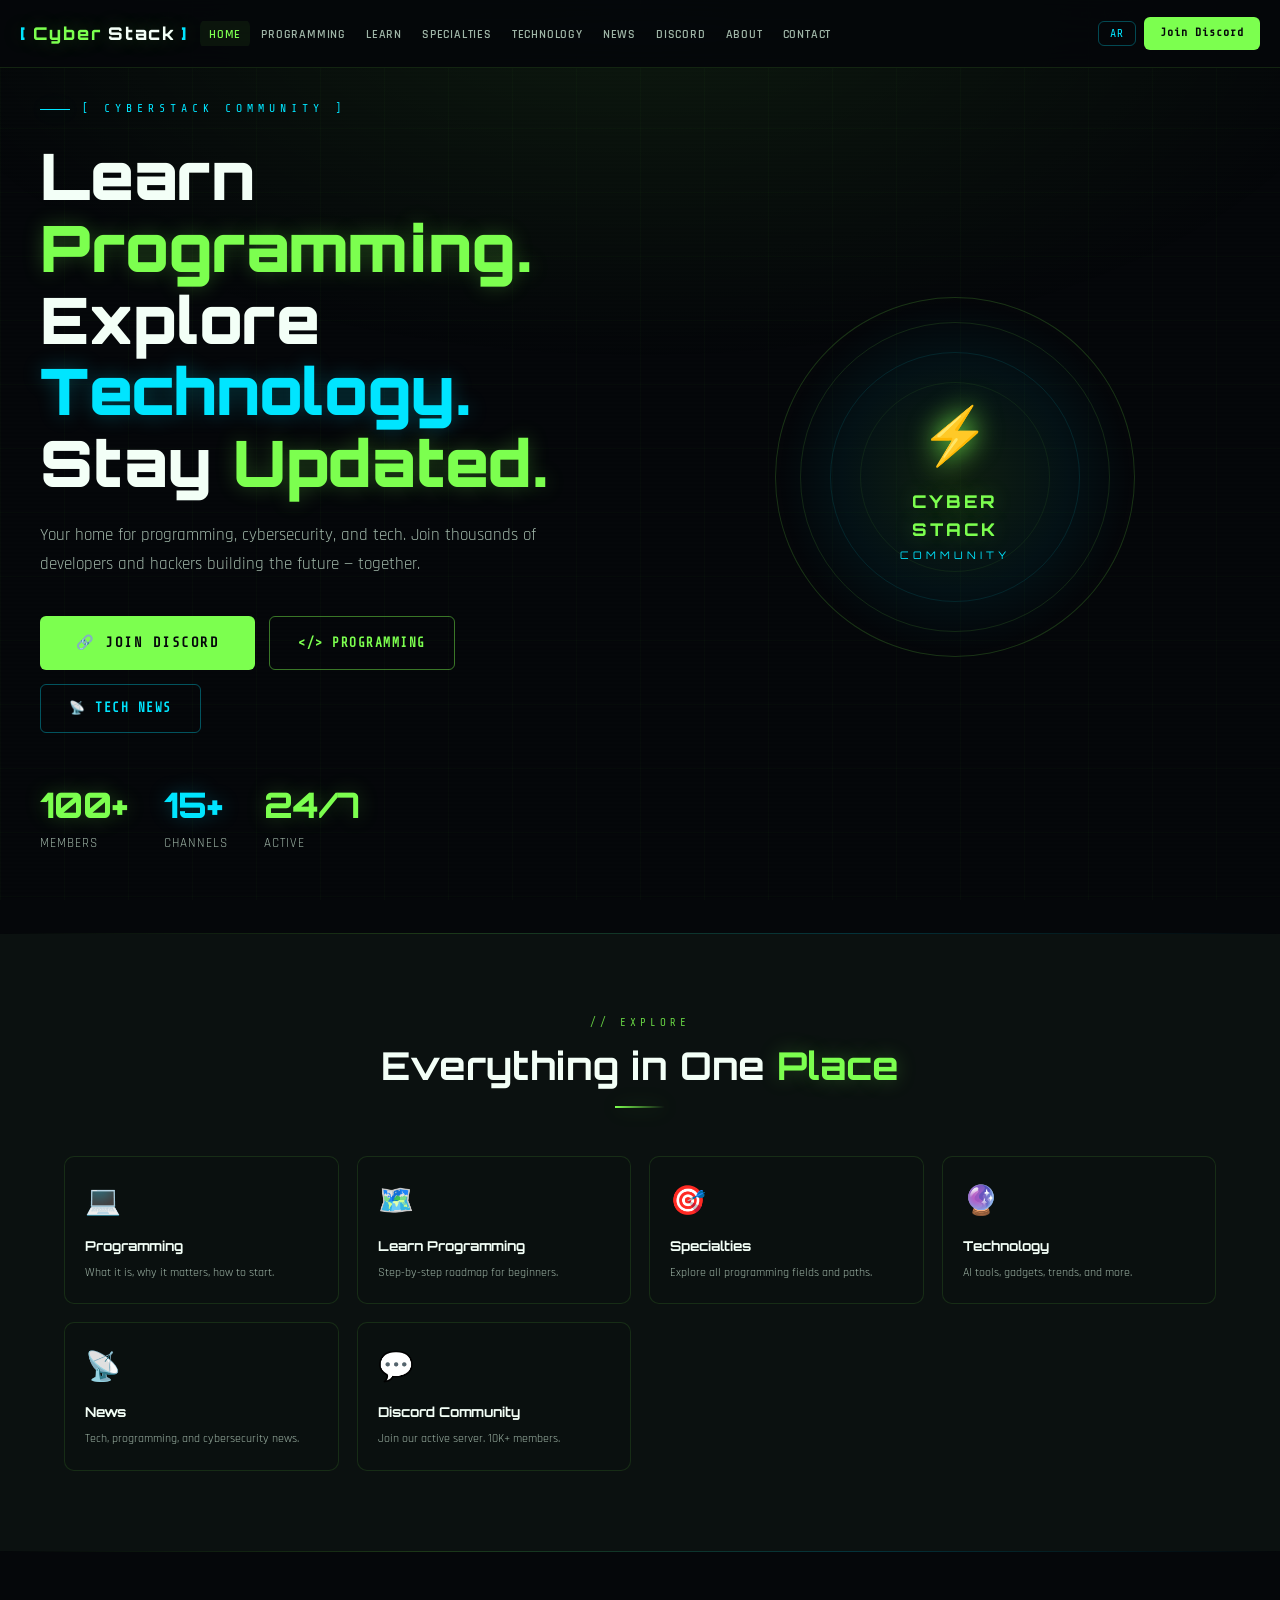
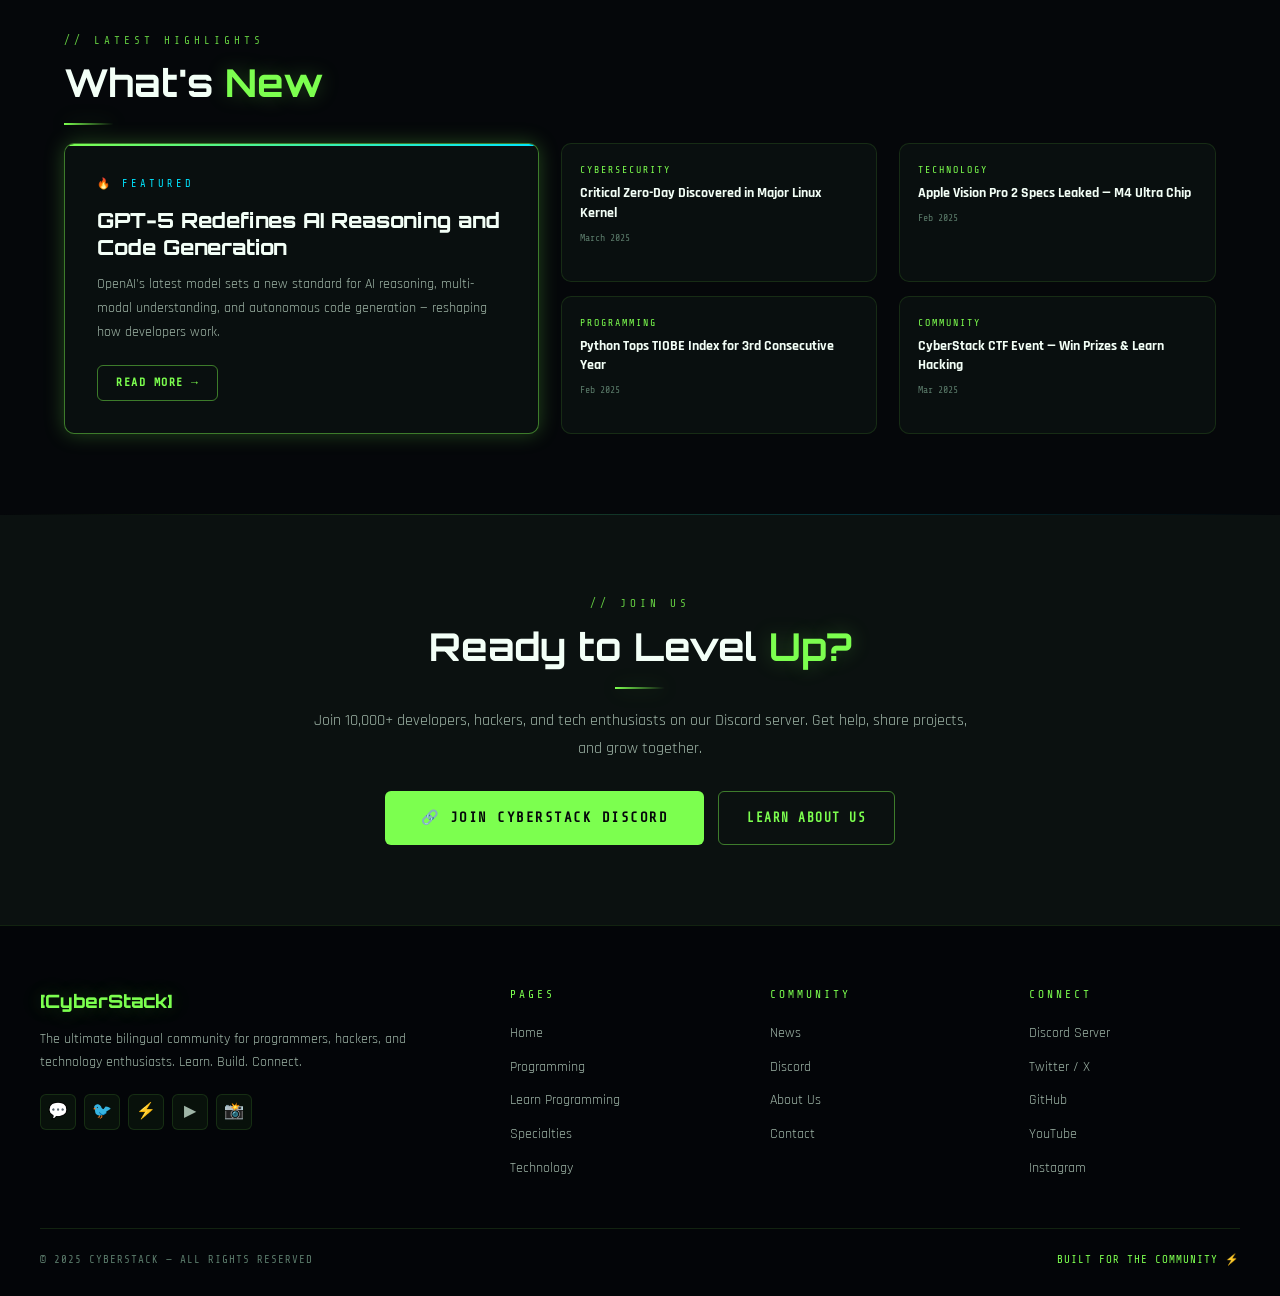
==== index.html @ ae9faf01 "Add files via upload" ====
<!DOCTYPE html>
<html lang="en" dir="ltr">
<head>
<meta charset="UTF-8">
<meta name="viewport" content="width=device-width, initial-scale=1.0">
<title>CyberStack — Learn. Build. Connect.</title>
<link rel="stylesheet" href="css/main.css">
<style>
/* ── HOME SPECIFIC ── */
.hero {
  min-height: 100vh;
  display: flex; align-items: center;
  padding: 100px 24px 80px;
  background: radial-gradient(ellipse 90% 60% at 50% 0%, rgba(124,255,79,0.08) 0%, transparent 65%);
  position: relative; overflow: hidden;
}

.hero-inner {
  max-width: 1200px; margin: 0 auto; width: 100%;
  display: grid; grid-template-columns: 1fr 1fr; gap: 60px; align-items: center;
}

.hero-tag {
  font-family: 'Share Tech Mono', monospace;
  font-size: 0.72rem; letter-spacing: 5px; text-transform: uppercase;
  color: var(--cyan); margin-bottom: 22px;
  display: flex; align-items: center; gap: 12px;
}

.hero-tag::before {
  content: ''; width: 30px; height: 1px;
  background: var(--cyan); box-shadow: var(--glow-cyan);
}

body.ar .hero-tag { flex-direction: row-reverse; }
body.ar .hero-tag::before { display: none; }
body.ar .hero-tag::after { content: ''; width: 30px; height: 1px; background: var(--cyan); }

.hero h1 {
  font-family: 'Orbitron', monospace;
  font-size: clamp(2.3rem, 5vw, 4rem);
  font-weight: 900; line-height: 1.12;
  margin-bottom: 22px;
}

.hero-desc {
  font-size: 1.05rem; color: var(--muted);
  line-height: 1.75; margin-bottom: 36px; max-width: 500px;
}

.hero-btns { display: flex; gap: 14px; flex-wrap: wrap; }

.hero-stats {
  display: flex; gap: 36px; margin-top: 44px; flex-wrap: wrap;
}

/* ORB */
.orb-wrap {
  display: flex; align-items: center; justify-content: center;
}

.orb {
  width: 360px; height: 360px; border-radius: 50%; position: relative;
  display: flex; align-items: center; justify-content: center;
  background: radial-gradient(circle, rgba(124,255,79,0.1) 0%, rgba(0,229,255,0.05) 45%, transparent 70%);
  border: 1px solid rgba(124,255,79,0.18);
  animation: orb-pulse 4s ease-in-out infinite;
}

@keyframes orb-pulse {
  0%,100%{ box-shadow: 0 0 40px rgba(124,255,79,0.12), inset 0 0 40px rgba(124,255,79,0.04); }
  50%{ box-shadow: 0 0 80px rgba(124,255,79,0.25), inset 0 0 60px rgba(124,255,79,0.08); }
}

.orb-ring {
  position: absolute; border-radius: 50%; border-style: solid;
  animation: spin linear infinite;
}
.orb-ring:nth-child(1){ width:310px;height:310px;border-width:1px;border-color:rgba(124,255,79,0.12);animation-duration:22s; }
.orb-ring:nth-child(2){ width:250px;height:250px;border-width:1px;border-color:rgba(0,229,255,0.1);animation-duration:16s;animation-direction:reverse; }
.orb-ring:nth-child(3){ width:190px;height:190px;border-width:1px;border-color:rgba(124,255,79,0.07);animation-duration:28s; }

@keyframes spin { from{transform:rotate(0)} to{transform:rotate(360deg)} }

.orb-core {
  font-family: 'Orbitron', monospace;
  text-align: center; z-index: 2; color: var(--green);
}

.orb-icon { font-size: 3.5rem; display: block; margin-bottom: 8px; filter: drop-shadow(0 0 14px var(--green)); }
.orb-text { font-size: 1.1rem; font-weight: 800; letter-spacing: 3px; text-shadow: var(--glow); }
.orb-sub { font-size: 0.65rem; color: var(--cyan); letter-spacing: 4px; margin-top: 4px; }

/* NAV CARDS */
.nav-cards {
  display: grid; grid-template-columns: repeat(auto-fill, minmax(220px, 1fr));
  gap: 18px; margin-top: 48px;
}

.nav-card {
  background: var(--card); border: 1px solid var(--border);
  border-radius: var(--radius-lg); padding: 22px 20px;
  text-decoration: none; color: inherit;
  transition: all 0.3s; display: block; position: relative; overflow: hidden;
}

.nav-card::before {
  content: ''; position: absolute;
  bottom: 0; left: 0; right: 0; height: 2px;
  background: linear-gradient(90deg, var(--green), var(--cyan));
  opacity: 0; transition: opacity 0.3s;
}

.nav-card:hover { border-color: var(--border-bright); box-shadow: var(--glow); transform: translateY(-4px); }
.nav-card:hover::before { opacity: 1; }
.nav-card-icon { font-size: 1.8rem; margin-bottom: 10px; display: block; }
.nav-card-title { font-family: 'Orbitron', monospace; font-size: 0.85rem; font-weight: 700; color: var(--white); margin-bottom: 6px; }
.nav-card-desc { font-size: 0.78rem; color: var(--muted); line-height: 1.5; }
.nav-card-arrow { position: absolute; top: 18px; right: 18px; color: var(--green); font-size: 1rem; opacity: 0; transition: all 0.25s; }
body.ar .nav-card-arrow { right: auto; left: 18px; }
.nav-card:hover .nav-card-arrow { opacity: 1; transform: translateX(3px); }
body.ar .nav-card:hover .nav-card-arrow { transform: translateX(-3px); }

/* HIGHLIGHTS */
.highlight-row {
  display: grid; grid-template-columns: 1.5fr 1fr 1fr; gap: 22px;
}

.hl-main {
  background: var(--card); border: 1px solid var(--border-bright);
  border-radius: var(--radius-lg); padding: 32px;
  box-shadow: var(--glow); position: relative; overflow: hidden;
}

.hl-main::before {
  content: ''; position: absolute;
  top: 0; left: 0; right: 0; height: 2px;
  background: linear-gradient(90deg, var(--green), var(--cyan));
}

.hl-main-label { font-family: 'Share Tech Mono', monospace; font-size: 0.65rem; letter-spacing: 3px; color: var(--cyan); margin-bottom: 14px; }
.hl-main-title { font-family: 'Orbitron', monospace; font-size: 1.3rem; font-weight: 800; color: var(--white); line-height: 1.3; margin-bottom: 12px; }
.hl-main-desc { font-size: 0.88rem; color: var(--muted); line-height: 1.7; margin-bottom: 20px; }

.hl-side {
  display: flex; flex-direction: column; gap: 14px;
}

.hl-item {
  background: var(--card); border: 1px solid var(--border);
  border-radius: var(--radius-lg); padding: 18px;
  text-decoration: none; color: inherit;
  transition: all 0.3s; flex: 1;
}
.hl-item:hover { border-color: var(--border-bright); box-shadow: var(--glow); transform: translateX(4px); }
body.ar .hl-item:hover { transform: translateX(-4px); }
.hl-item-cat { font-family: 'Share Tech Mono', monospace; font-size: 0.62rem; letter-spacing: 2px; color: var(--green); margin-bottom: 6px; }
.hl-item-title { font-size: 0.88rem; font-weight: 700; color: var(--white); line-height: 1.4; }
.hl-item-date { font-family: 'Share Tech Mono', monospace; font-size: 0.62rem; color: var(--dim); margin-top: 6px; }

@media(max-width:900px){
  .hero-inner { grid-template-columns: 1fr; }
  .orb-wrap { display: none; }
  .highlight-row { grid-template-columns: 1fr; }
  .hl-side { flex-direction: row; }
}
@media(max-width:580px){ .hl-side { flex-direction: column; } }
</style>
</head>
<body>
<div id="nav-placeholder"></div>
<div class="page-content">

<!-- HERO -->
<section class="hero">
  <div class="hero-inner">
    <div class="fade-up">
      <div class="hero-tag" data-en="[ CYBERSTACK COMMUNITY ]" data-ar="[ مجتمع سايبرستاك ]">[ CYBERSTACK COMMUNITY ]</div>
      <h1>
        <span class="en-only">Learn <span class="hl">Programming.</span><br>Explore <span class="hl-c">Technology.</span><br>Stay <span class="hl">Updated.</span></span>
        <span class="ar-only" style="display:none">تعلّم <span class="hl">البرمجة.</span><br>اكتشف <span class="hl-c">التقنية.</span><br>وابقَ <span class="hl">على اطلاع.</span></span>
      </h1>
      <p class="hero-desc en-only">Your home for programming, cybersecurity, and tech. Join thousands of developers and hackers building the future — together.</p>
      <p class="hero-desc ar-only" style="display:none">وجهتك للبرمجة والأمن السيبراني والتقنية. انضم إلى آلاف المطورين والهاكرز الذين يبنون المستقبل معًا.</p>
      <div class="hero-btns">
        <a href="discord.html" class="btn btn-primary btn-lg" data-en="🔗 Join Discord" data-ar="🔗 انضم إلى الديسكورد">🔗 Join Discord</a>
        <a href="programming.html" class="btn btn-outline" data-en="&lt;/&gt; Programming" data-ar="&lt;/&gt; البرمجة">&lt;/&gt; Programming</a>
        <a href="news.html" class="btn btn-cyan" data-en="📡 Tech News" data-ar="📡 أخبار التقنية">📡 Tech News</a>
      </div>
      <div class="hero-stats">
        <div class="stat"><div class="stat-num pulse-glow">100+</div><div class="stat-label en-only">Members</div><div class="stat-label ar-only" style="display:none">عضو</div></div>
        <div class="stat"><div class="stat-num pulse-glow" style="color:var(--cyan);text-shadow:var(--glow-cyan)">15+</div><div class="stat-label en-only">Channels</div><div class="stat-label ar-only" style="display:none">قناة</div></div>
        <div class="stat"><div class="stat-num pulse-glow">24/7</div><div class="stat-label en-only">Active</div><div class="stat-label ar-only" style="display:none">نشط</div></div>
      </div>
    </div>
    <div class="orb-wrap fade-up" style="transition-delay:0.15s">
      <div class="orb">
        <div class="orb-ring"></div>
        <div class="orb-ring"></div>
        <div class="orb-ring"></div>
        <div class="orb-core">
          <span class="orb-icon">⚡</span>
          <div class="orb-text">CYBER<br>STACK</div>
          <div class="orb-sub">COMMUNITY</div>
        </div>
      </div>
    </div>
  </div>
</section>

<div class="accent-bar"></div>

<!-- QUICK NAV CARDS -->
<section class="section" style="background:var(--bg2)">
  <div class="container">
    <div class="fade-up centered">
      <span class="tag-label" data-en="// EXPLORE" data-ar="// استكشف">// EXPLORE</span>
      <h2 class="section-title"><span class="en-only">Everything in One <span class="hl">Place</span></span><span class="ar-only" style="display:none">كل شيء في مكان <span class="hl">واحد</span></span></h2>
      <div class="neon-divider"></div>
    </div>
    <div class="nav-cards fade-up">
      <a href="programming.html" class="nav-card">
        <span class="nav-card-icon">💻</span>
        <div class="nav-card-title" data-en="Programming" data-ar="البرمجة">Programming</div>
        <div class="nav-card-desc" data-en="What it is, why it matters, how to start." data-ar="ما هي البرمجة، ولماذا تهمك، وكيف تبدأ.">What it is, why it matters, how to start.</div>
        <span class="nav-card-arrow">→</span>
      </a>
      <a href="learn.html" class="nav-card">
        <span class="nav-card-icon">🗺️</span>
        <div class="nav-card-title" data-en="Learn Programming" data-ar="تعلم البرمجة">Learn Programming</div>
        <div class="nav-card-desc" data-en="Step-by-step roadmap for beginners." data-ar="خارطة طريق خطوة بخطوة للمبتدئين.">Step-by-step roadmap for beginners.</div>
        <span class="nav-card-arrow">→</span>
      </a>
      <a href="specialties.html" class="nav-card">
        <span class="nav-card-icon">🎯</span>
        <div class="nav-card-title" data-en="Specialties" data-ar="التخصصات">Specialties</div>
        <div class="nav-card-desc" data-en="Explore all programming fields and paths." data-ar="استكشف جميع مجالات البرمجة ومساراتها.">Explore all programming fields and paths.</div>
        <span class="nav-card-arrow">→</span>
      </a>
      <a href="technology.html" class="nav-card">
        <span class="nav-card-icon">🔮</span>
        <div class="nav-card-title" data-en="Technology" data-ar="التقنية">Technology</div>
        <div class="nav-card-desc" data-en="AI tools, gadgets, trends, and more." data-ar="أدوات الذكاء الاصطناعي، الأجهزة، الاتجاهات وأكثر.">AI tools, gadgets, trends, and more.</div>
        <span class="nav-card-arrow">→</span>
      </a>
      <a href="news.html" class="nav-card">
        <span class="nav-card-icon">📡</span>
        <div class="nav-card-title" data-en="News" data-ar="الأخبار">News</div>
        <div class="nav-card-desc" data-en="Tech, programming, and cybersecurity news." data-ar="أخبار التقنية والبرمجة والأمن السيبراني.">Tech, programming, and cybersecurity news.</div>
        <span class="nav-card-arrow">→</span>
      </a>
      <a href="discord.html" class="nav-card">
        <span class="nav-card-icon">💬</span>
        <div class="nav-card-title" data-en="Discord Community" data-ar="مجتمع الديسكورد">Discord Community</div>
        <div class="nav-card-desc" data-en="Join our active server. 10K+ members." data-ar="انضم إلى سيرفرنا النشط. أكثر من 10,000 عضو.">Join our active server. 10K+ members.</div>
        <span class="nav-card-arrow">→</span>
      </a>
    </div>
  </div>
</section>

<div class="accent-bar"></div>

<!-- HIGHLIGHTS -->
<section class="section">
  <div class="container">
    <div class="fade-up">
      <span class="tag-label" data-en="// LATEST HIGHLIGHTS" data-ar="// أبرز الأحداث">// LATEST HIGHLIGHTS</span>
      <h2 class="section-title"><span class="en-only">What's <span class="hl">New</span></span><span class="ar-only" style="display:none">ما الذي <span class="hl">جديد</span></span></h2>
      <div class="neon-divider"></div>
    </div>
    <div class="highlight-row fade-up">
      <div class="hl-main">
        <div class="hl-main-label" data-en="🔥 FEATURED" data-ar="🔥 مميز">🔥 FEATURED</div>
        <div class="hl-main-title en-only">GPT-5 Redefines AI Reasoning and Code Generation</div>
        <div class="hl-main-title ar-only" style="display:none">GPT-5 يُعيد تعريف استدلال الذكاء الاصطناعي وتوليد الكود</div>
        <div class="hl-main-desc en-only">OpenAI's latest model sets a new standard for AI reasoning, multi-modal understanding, and autonomous code generation — reshaping how developers work.</div>
        <div class="hl-main-desc ar-only" style="display:none">أحدث نماذج OpenAI يضع معيارًا جديدًا للاستدلال متعدد الوسائط وتوليد الكود تلقائيًا، مما يُعيد تشكيل طريقة عمل المطورين.</div>
        <a href="news.html" class="btn btn-outline btn-sm" data-en="Read More →" data-ar="اقرأ المزيد ←">Read More →</a>
      </div>
      <div class="hl-side">
        <a href="news.html" class="hl-item">
          <div class="hl-item-cat" data-en="CYBERSECURITY" data-ar="أمن سيبراني">CYBERSECURITY</div>
          <div class="hl-item-title en-only">Critical Zero-Day Discovered in Major Linux Kernel</div>
          <div class="hl-item-title ar-only" style="display:none">اكتشاف ثغرة Zero-Day حرجة في نواة Linux</div>
          <div class="hl-item-date">March 2025</div>
        </a>
        <a href="news.html" class="hl-item">
          <div class="hl-item-cat" data-en="PROGRAMMING" data-ar="برمجة">PROGRAMMING</div>
          <div class="hl-item-title en-only">Python Tops TIOBE Index for 3rd Consecutive Year</div>
          <div class="hl-item-title ar-only" style="display:none">Python يتصدر TIOBE للسنة الثالثة على التوالي</div>
          <div class="hl-item-date">Feb 2025</div>
        </a>
      </div>
      <div class="hl-side">
        <a href="news.html" class="hl-item">
          <div class="hl-item-cat" data-en="TECHNOLOGY" data-ar="تقنية">TECHNOLOGY</div>
          <div class="hl-item-title en-only">Apple Vision Pro 2 Specs Leaked — M4 Ultra Chip</div>
          <div class="hl-item-title ar-only" style="display:none">تسريب مواصفات Apple Vision Pro 2 — شريحة M4 Ultra</div>
          <div class="hl-item-date">Feb 2025</div>
        </a>
        <a href="discord.html" class="hl-item">
          <div class="hl-item-cat" data-en="COMMUNITY" data-ar="مجتمع">COMMUNITY</div>
          <div class="hl-item-title en-only">CyberStack CTF Event — Win Prizes & Learn Hacking</div>
          <div class="hl-item-title ar-only" style="display:none">فعالية CyberStack CTF — اربح جوائز وتعلم الاختراق</div>
          <div class="hl-item-date">Mar 2025</div>
        </a>
      </div>
    </div>
  </div>
</section>

<div class="accent-bar"></div>

<!-- COMMUNITY CTA -->
<section class="section section-alt">
  <div class="container centered">
    <div class="fade-up">
      <span class="tag-label" data-en="// JOIN US" data-ar="// انضم إلينا">// JOIN US</span>
      <h2 class="section-title"><span class="en-only">Ready to Level <span class="hl">Up?</span></span><span class="ar-only" style="display:none">هل أنت مستعد للارتقاء <span class="hl">للمستوى التالي؟</span></span></h2>
      <div class="neon-divider"></div>
      <p class="section-desc en-only">Join 10,000+ developers, hackers, and tech enthusiasts on our Discord server. Get help, share projects, and grow together.</p>
      <p class="section-desc ar-only" style="display:none">انضم إلى أكثر من 10,000 مطور وهاكر وعاشق للتقنية على سيرفرنا في ديسكورد. احصل على المساعدة، شارك مشاريعك، وانمُ معنا.</p>
      <div style="display:flex;gap:14px;justify-content:center;flex-wrap:wrap;margin-top:28px;">
        <a href="discord.html" class="btn btn-primary btn-lg" data-en="🔗 Join CyberStack Discord" data-ar="🔗 انضم إلى ديسكورد سايبرستاك">🔗 Join CyberStack Discord</a>
        <a href="about.html" class="btn btn-outline" data-en="Learn About Us" data-ar="تعرف علينا">Learn About Us</a>
      </div>
    </div>
  </div>
</section>

</div>
<div id="footer-placeholder"></div>
<script src="js/main.js"></script>
</body>
</html>
---- css/main.css ----
@import url('https://fonts.googleapis.com/css2?family=Share+Tech+Mono&family=Orbitron:wght@400;500;600;700;800;900&family=Rajdhani:wght@300;400;500;600;700&family=Cairo:wght@300;400;500;600;700;900&display=swap');

:root {
  --bg: #05070A;
  --bg2: #0B1110;
  --bg3: #0D1A17;
  --bg4: #091412;
  --green: #7CFF4F;
  --lime: #A8FF60;
  --cyan: #00E5FF;
  --white: #F3FFF7;
  --muted: #9FB5A7;
  --dim: #5A7A6A;
  --card: rgba(11,17,16,0.9);
  --border: rgba(124,255,79,0.12);
  --border-md: rgba(124,255,79,0.25);
  --border-bright: rgba(124,255,79,0.45);
  --glow: 0 0 20px rgba(124,255,79,0.25);
  --glow-md: 0 0 35px rgba(124,255,79,0.4);
  --glow-strong: 0 0 60px rgba(124,255,79,0.5);
  --glow-cyan: 0 0 20px rgba(0,229,255,0.25);
  --glow-cyan-md: 0 0 35px rgba(0,229,255,0.4);
  --nav-h: 68px;
  --radius: 6px;
  --radius-lg: 10px;
}

*, *::before, *::after { margin:0; padding:0; box-sizing:border-box; }
html { scroll-behavior:smooth; }

body {
  background: var(--bg);
  color: var(--white);
  font-family: 'Rajdhani', sans-serif;
  font-size: 16px;
  line-height: 1.6;
  overflow-x: hidden;
  min-height: 100vh;
}

body.ar {
  font-family: 'Cairo', sans-serif;
  direction: rtl;
}

/* ═══ MATRIX BG ═══ */
#matrix-bg {
  position: fixed; inset: 0;
  z-index: 0;
  pointer-events: none;
  opacity: 0.035;
}

.scanline {
  position: fixed; inset: 0; z-index: 0;
  background: repeating-linear-gradient(
    0deg, transparent, transparent 2px,
    rgba(0,0,0,0.025) 2px, rgba(0,0,0,0.025) 4px
  );
  pointer-events: none;
}

.grid-bg {
  position: fixed; inset: 0; z-index: 0;
  background-image:
    linear-gradient(rgba(124,255,79,0.025) 1px, transparent 1px),
    linear-gradient(90deg, rgba(124,255,79,0.025) 1px, transparent 1px);
  background-size: 64px 64px;
  pointer-events: none;
}

/* ═══ CONTENT WRAPPER ═══ */
.page-content { position: relative; z-index: 2; }

/* ═══ NAVBAR ═══ */
nav {
  position: fixed; top: 0; left: 0; right: 0;
  height: var(--nav-h);
  z-index: 1000;
  background: rgba(5,7,10,0.93);
  backdrop-filter: blur(24px);
  border-bottom: 1px solid var(--border);
  display: flex; align-items: center;
  padding: 0 20px;
  gap: 12px;
  transition: border-color 0.3s, background 0.3s;
}

nav.scrolled {
  background: rgba(5,7,10,0.98);
  border-color: var(--border-md);
}

.nav-logo {
  font-family: 'Orbitron', monospace;
  font-size: 1.1rem; font-weight: 800;
  color: var(--green);
  text-decoration: none;
  text-shadow: var(--glow);
  letter-spacing: 2px;
  flex-shrink: 0;
  display: flex; align-items: center; gap: 6px;
}

.nav-logo .bracket { color: var(--cyan); }

.nav-links {
  display: flex; align-items: center;
  list-style: none; gap: 2px;
  flex: 1; flex-wrap: nowrap;
  overflow: hidden;
}

.nav-links a {
  color: var(--muted);
  text-decoration: none;
  font-size: 0.78rem; font-weight: 600;
  letter-spacing: 0.8px; text-transform: uppercase;
  padding: 6px 9px; border-radius: var(--radius);
  transition: color 0.2s, background 0.2s;
  white-space: nowrap;
}

.nav-links a:hover,
.nav-links a.active { color: var(--green); background: rgba(124,255,79,0.06); }

.nav-right { display: flex; align-items: center; gap: 8px; flex-shrink: 0; }

.btn-lang {
  font-family: 'Share Tech Mono', monospace;
  font-size: 0.72rem; letter-spacing: 1px;
  color: var(--cyan);
  background: transparent;
  border: 1px solid rgba(0,229,255,0.3);
  border-radius: var(--radius);
  padding: 5px 11px;
  cursor: pointer;
  transition: all 0.2s;
}
.btn-lang:hover { background: rgba(0,229,255,0.08); box-shadow: var(--glow-cyan); }

.btn-discord-nav {
  font-family: 'Share Tech Mono', monospace;
  font-size: 0.72rem; letter-spacing: 1px;
  color: #05070A;
  background: var(--green);
  border: none; border-radius: var(--radius);
  padding: 7px 16px;
  cursor: pointer; text-decoration: none;
  font-weight: 700; transition: all 0.2s;
  white-space: nowrap;
}
.btn-discord-nav:hover { background: var(--lime); box-shadow: var(--glow-md); }

/* Hamburger */
.hamburger {
  display: none; flex-direction: column;
  gap: 5px; background: none; border: none;
  cursor: pointer; padding: 4px;
}
.hamburger span {
  display: block; width: 22px; height: 2px;
  background: var(--green); border-radius: 2px;
  box-shadow: var(--glow); transition: all 0.3s;
}

.mobile-nav {
  display: none; position: fixed;
  top: var(--nav-h); left: 0; right: 0;
  background: rgba(5,7,10,0.98);
  backdrop-filter: blur(24px);
  border-bottom: 1px solid var(--border);
  flex-direction: column; padding: 16px 20px;
  gap: 4px; z-index: 999;
}
.mobile-nav.open { display: flex; }
.mobile-nav a {
  color: var(--muted); text-decoration: none;
  font-size: 0.9rem; font-weight: 600;
  letter-spacing: 1px; text-transform: uppercase;
  padding: 10px 14px; border-radius: var(--radius);
  border: 1px solid transparent; transition: all 0.2s;
}
.mobile-nav a:hover { color: var(--green); border-color: var(--border); background: rgba(124,255,79,0.04); }

/* ═══ PAGE SHELL ═══ */
.page-shell { padding-top: var(--nav-h); }

/* ═══ HERO VARIANTS ═══ */
.page-hero {
  padding: 80px 24px 70px;
  position: relative;
  background: radial-gradient(ellipse 80% 50% at 50% -10%, rgba(124,255,79,0.07) 0%, transparent 70%);
  border-bottom: 1px solid var(--border);
  text-align: center;
  overflow: hidden;
}

.page-hero::before {
  content: attr(data-tag);
  position: absolute; top: 28px; left: 50%; transform: translateX(-50%);
  font-family: 'Share Tech Mono', monospace;
  font-size: 0.65rem; letter-spacing: 5px;
  color: var(--green); opacity: 0.5;
  text-transform: uppercase;
}

.page-hero h1 {
  font-family: 'Orbitron', monospace;
  font-size: clamp(2rem, 5vw, 3.8rem);
  font-weight: 800; line-height: 1.15;
  margin-bottom: 18px;
}

.page-hero p {
  font-size: 1.05rem; color: var(--muted);
  max-width: 620px; margin: 0 auto;
  line-height: 1.75;
}

.hl { color: var(--green); text-shadow: var(--glow); }
.hl-c { color: var(--cyan); text-shadow: var(--glow-cyan); }

/* ═══ CONTAINERS ═══ */
.container { max-width: 1200px; margin: 0 auto; padding: 0 24px; }
.container-sm { max-width: 860px; margin: 0 auto; padding: 0 24px; }
.container-md { max-width: 1000px; margin: 0 auto; padding: 0 24px; }

/* ═══ SECTIONS ═══ */
.section { padding: 80px 0; }
.section-sm { padding: 50px 0; }
.section-alt { background: var(--bg2); }
.section-alt2 { background: var(--bg4); }

/* ═══ TYPOGRAPHY ═══ */
.tag-label {
  font-family: 'Share Tech Mono', monospace;
  font-size: 0.68rem; letter-spacing: 4px;
  color: var(--green); text-transform: uppercase;
  margin-bottom: 10px; opacity: 0.8;
  display: block;
}

.section-title {
  font-family: 'Orbitron', monospace;
  font-size: clamp(1.5rem, 3vw, 2.4rem);
  font-weight: 700; line-height: 1.2;
  margin-bottom: 14px;
}

.section-desc {
  color: var(--muted); font-size: 1rem;
  line-height: 1.75; max-width: 680px;
}

.neon-divider {
  width: 50px; height: 2px;
  background: linear-gradient(90deg, var(--green), transparent);
  box-shadow: var(--glow);
  margin: 18px 0;
}

body.ar .neon-divider {
  background: linear-gradient(270deg, var(--green), transparent);
}

.centered .neon-divider { margin: 18px auto; }
.centered { text-align: center; }
.centered .section-desc { margin: 0 auto; }

/* ═══ BUTTONS ═══ */
.btn {
  display: inline-flex; align-items: center; gap: 8px;
  font-family: 'Share Tech Mono', monospace;
  font-size: 0.8rem; font-weight: 700;
  letter-spacing: 1.5px; text-transform: uppercase;
  text-decoration: none; border: none;
  border-radius: var(--radius);
  padding: 13px 28px; cursor: pointer;
  transition: all 0.25s;
}

.btn-primary {
  background: var(--green); color: #05070A;
}
.btn-primary:hover { background: var(--lime); box-shadow: var(--glow-strong); transform: translateY(-2px); }

.btn-outline {
  background: transparent; color: var(--green);
  border: 1px solid var(--border-bright);
}
.btn-outline:hover { background: rgba(124,255,79,0.07); box-shadow: var(--glow); transform: translateY(-2px); }

.btn-cyan {
  background: transparent; color: var(--cyan);
  border: 1px solid rgba(0,229,255,0.35);
}
.btn-cyan:hover { background: rgba(0,229,255,0.07); box-shadow: var(--glow-cyan-md); transform: translateY(-2px); }

.btn-lg { padding: 16px 36px; font-size: 0.88rem; }
.btn-sm { padding: 8px 18px; font-size: 0.72rem; }

/* ═══ CARDS ═══ */
.card {
  background: var(--card);
  border: 1px solid var(--border);
  border-radius: var(--radius-lg);
  padding: 28px;
  transition: all 0.3s;
  position: relative; overflow: hidden;
}

.card::before {
  content: ''; position: absolute;
  top: 0; left: 0; right: 0; height: 2px;
  background: linear-gradient(90deg, var(--green), var(--cyan));
  opacity: 0; transition: opacity 0.3s;
}

.card:hover {
  border-color: var(--border-bright);
  box-shadow: var(--glow);
  transform: translateY(-4px);
}

.card:hover::before { opacity: 1; }

.card-icon {
  font-size: 2.2rem; margin-bottom: 14px; display: block;
}

.card-title {
  font-family: 'Orbitron', monospace;
  font-size: 0.95rem; font-weight: 700;
  color: var(--white); margin-bottom: 8px;
}

.card-desc { font-size: 0.88rem; color: var(--muted); line-height: 1.65; }

/* ═══ GRIDS ═══ */
.grid-3 { display: grid; grid-template-columns: repeat(3, 1fr); gap: 22px; }
.grid-2 { display: grid; grid-template-columns: repeat(2, 1fr); gap: 22px; }
.grid-4 { display: grid; grid-template-columns: repeat(4, 1fr); gap: 20px; }
.grid-auto { display: grid; grid-template-columns: repeat(auto-fill, minmax(300px, 1fr)); gap: 22px; }
.grid-auto-sm { display: grid; grid-template-columns: repeat(auto-fill, minmax(240px, 1fr)); gap: 18px; }

/* ═══ GLOWING BORDER ACCENT ═══ */
.accent-bar {
  height: 1px;
  background: linear-gradient(90deg, transparent, var(--green), var(--cyan), transparent);
  opacity: 0.2;
}

/* ═══ BADGE ═══ */
.badge {
  display: inline-block;
  font-family: 'Share Tech Mono', monospace;
  font-size: 0.65rem; letter-spacing: 2px; text-transform: uppercase;
  padding: 4px 10px; border-radius: 20px;
  border: 1px solid;
}
.badge-green { color: var(--green); border-color: rgba(124,255,79,0.3); background: rgba(124,255,79,0.06); }
.badge-cyan { color: var(--cyan); border-color: rgba(0,229,255,0.3); background: rgba(0,229,255,0.06); }
.badge-lime { color: var(--lime); border-color: rgba(168,255,96,0.3); background: rgba(168,255,96,0.06); }

/* ═══ FOOTER ═══ */
footer {
  background: #030508;
  border-top: 1px solid var(--border);
  padding: 60px 24px 28px;
  position: relative; z-index: 2;
}

.footer-grid {
  display: grid; grid-template-columns: 2fr 1fr 1fr 1fr;
  gap: 48px; max-width: 1200px; margin: 0 auto 48px;
}

.footer-logo {
  font-family: 'Orbitron', monospace;
  font-size: 1.15rem; font-weight: 800;
  color: var(--green); text-shadow: var(--glow);
  margin-bottom: 12px; display: block;
}

.footer-desc { font-size: 0.85rem; color: var(--muted); line-height: 1.7; margin-bottom: 20px; }

.footer-socials { display: flex; gap: 8px; flex-wrap: wrap; }
.footer-social {
  width: 36px; height: 36px; border-radius: var(--radius);
  background: rgba(124,255,79,0.05); border: 1px solid var(--border);
  display: flex; align-items: center; justify-content: center;
  color: var(--muted); text-decoration: none; font-size: 1rem;
  transition: all 0.2s;
}
.footer-social:hover { color: var(--green); border-color: var(--border-bright); box-shadow: var(--glow); }

.footer-col-title {
  font-family: 'Share Tech Mono', monospace;
  font-size: 0.7rem; letter-spacing: 3px; text-transform: uppercase;
  color: var(--green); margin-bottom: 16px;
}

.footer-links { list-style: none; display: flex; flex-direction: column; gap: 8px; }
.footer-links a {
  font-size: 0.85rem; color: var(--muted);
  text-decoration: none; transition: color 0.2s;
}
.footer-links a:hover { color: var(--green); }

.footer-bottom {
  max-width: 1200px; margin: 0 auto;
  border-top: 1px solid var(--border);
  padding-top: 22px;
  display: flex; justify-content: space-between; align-items: center;
  flex-wrap: wrap; gap: 10px;
}

.footer-copy {
  font-family: 'Share Tech Mono', monospace;
  font-size: 0.68rem; color: var(--dim);
  letter-spacing: 1px;
}

/* ═══ ANIMATIONS ═══ */
.fade-up {
  opacity: 0; transform: translateY(28px);
  transition: opacity 0.65s, transform 0.65s;
}
.fade-up.in { opacity: 1; transform: translateY(0); }

@keyframes glow-pulse {
  0%, 100% { text-shadow: 0 0 20px rgba(124,255,79,0.3); }
  50% { text-shadow: 0 0 40px rgba(124,255,79,0.6), 0 0 80px rgba(124,255,79,0.2); }
}

.pulse-glow { animation: glow-pulse 3s ease-in-out infinite; }

@keyframes cursor-blink {
  0%, 100% { opacity: 1; } 50% { opacity: 0; }
}
.cursor::after { content: '|'; animation: cursor-blink 1s step-end infinite; color: var(--green); }

/* ═══ DIFFICULTY DOTS ═══ */
.diff-wrap { display: flex; align-items: center; gap: 6px; }
.diff-dots { display: flex; gap: 3px; }
.diff-dot {
  width: 9px; height: 9px; border-radius: 50%;
  background: rgba(124,255,79,0.15); border: 1px solid rgba(124,255,79,0.25);
}
.diff-dot.on { background: var(--green); border-color: var(--green); box-shadow: 0 0 6px rgba(124,255,79,0.5); }
.diff-label { font-family: 'Share Tech Mono', monospace; font-size: 0.68rem; color: var(--muted); }

/* ═══ CODE BLOCK ═══ */
.code-block {
  background: rgba(0,0,0,0.6);
  border: 1px solid var(--border);
  border-radius: var(--radius);
  padding: 24px;
  font-family: 'Share Tech Mono', monospace;
  font-size: 0.8rem; line-height: 1.9;
  overflow-x: auto;
}
.c-comment { color: rgba(159,181,167,0.45); font-style: italic; }
.c-key { color: var(--cyan); }
.c-val { color: var(--lime); }
.c-str { color: var(--green); }

/* ═══ STEP CARD ═══ */
.step-card {
  display: flex; gap: 20px; align-items: flex-start;
  background: var(--card); border: 1px solid var(--border);
  border-radius: var(--radius-lg); padding: 24px;
  transition: all 0.3s;
}
body.ar .step-card { flex-direction: row-reverse; }

.step-card:hover { border-color: var(--border-md); box-shadow: var(--glow); }
.step-num {
  font-family: 'Orbitron', monospace;
  font-size: 2rem; font-weight: 900;
  color: var(--green); opacity: 0.2; flex-shrink: 0;
  line-height: 1;
}
.step-content .step-title { font-size: 1.05rem; font-weight: 700; color: var(--white); margin-bottom: 6px; }
.step-content .step-desc { font-size: 0.87rem; color: var(--muted); line-height: 1.65; }

/* ═══ BREADCRUMB ═══ */
.breadcrumb {
  padding: 12px 24px;
  font-family: 'Share Tech Mono', monospace;
  font-size: 0.7rem; letter-spacing: 1px;
  color: var(--dim); position: relative; z-index: 2;
  background: var(--bg);
  border-bottom: 1px solid var(--border);
  display: flex; align-items: center; gap: 8px;
  flex-wrap: wrap;
}
.breadcrumb a { color: var(--muted); text-decoration: none; transition: color 0.2s; }
.breadcrumb a:hover { color: var(--green); }
.breadcrumb span { color: var(--green); }

/* ═══ NEWS CARD ═══ */
.news-card { background: var(--card); border: 1px solid var(--border); border-radius: var(--radius-lg); overflow: hidden; transition: all 0.3s; }
.news-card:hover { border-color: var(--border-bright); box-shadow: var(--glow); transform: translateY(-4px); }
.news-card-thumb {
  height: 160px;
  background: linear-gradient(135deg, rgba(124,255,79,0.08), rgba(0,229,255,0.04));
  display: flex; align-items: center; justify-content: center;
  font-size: 3.5rem; position: relative;
}
.news-card-cat {
  position: absolute; bottom: 10px; left: 12px;
  font-family: 'Share Tech Mono', monospace;
  font-size: 0.62rem; letter-spacing: 2px; text-transform: uppercase;
  color: var(--cyan); background: rgba(5,7,10,0.88);
  border: 1px solid rgba(0,229,255,0.2); padding: 3px 8px; border-radius: 3px;
}
body.ar .news-card-cat { left: auto; right: 12px; }
.news-card-body { padding: 20px; }
.news-card-title { font-size: 0.97rem; font-weight: 700; color: var(--white); margin-bottom: 8px; line-height: 1.4; }
.news-card-date { font-family: 'Share Tech Mono', monospace; font-size: 0.65rem; color: var(--dim); margin-bottom: 8px; }
.news-card-desc { font-size: 0.82rem; color: var(--muted); line-height: 1.65; margin-bottom: 14px; }
.btn-read {
  font-family: 'Share Tech Mono', monospace; font-size: 0.72rem;
  color: var(--green); text-decoration: none; letter-spacing: 1px;
  border-bottom: 1px solid rgba(124,255,79,0.3); padding-bottom: 2px;
  transition: all 0.2s;
}
.btn-read:hover { color: var(--lime); border-color: var(--lime); text-shadow: var(--glow); }

/* ═══ FORM ═══ */
.form-group { margin-bottom: 20px; }
.form-label {
  display: block; font-size: 0.8rem; font-weight: 600;
  color: var(--muted); margin-bottom: 8px;
  font-family: 'Share Tech Mono', monospace; letter-spacing: 1px; text-transform: uppercase;
}
.form-input, .form-textarea, .form-select {
  width: 100%; background: rgba(0,0,0,0.4);
  border: 1px solid var(--border-md); border-radius: var(--radius);
  color: var(--white); font-family: 'Rajdhani', sans-serif; font-size: 0.95rem;
  padding: 12px 16px; outline: none; transition: all 0.2s;
}
body.ar .form-input, body.ar .form-textarea, body.ar .form-select {
  font-family: 'Cairo', sans-serif;
}
.form-input:focus, .form-textarea:focus, .form-select:focus {
  border-color: var(--border-bright); box-shadow: var(--glow);
}
.form-textarea { min-height: 140px; resize: vertical; }
.form-select { cursor: pointer; }
.form-select option { background: var(--bg); }

/* ═══ STAT BLOCK ═══ */
.stat-num {
  font-family: 'Orbitron', monospace;
  font-size: 2.2rem; font-weight: 800;
  color: var(--green); text-shadow: var(--glow);
}
.stat-label { font-size: 0.8rem; color: var(--muted); letter-spacing: 1px; text-transform: uppercase; }

/* ═══ SPECIALTY CARD ═══ */
.spec-card {
  background: var(--card); border: 1px solid var(--border);
  border-radius: var(--radius-lg); padding: 26px;
  transition: all 0.3s; position: relative; overflow: hidden;
}
.spec-card::after {
  content: ''; position: absolute;
  top: 0; left: 0; right: 0; height: 2px;
  background: linear-gradient(90deg, var(--green), var(--cyan));
  opacity: 0; transition: opacity 0.3s;
}
.spec-card:hover { border-color: var(--border-bright); box-shadow: var(--glow); transform: translateY(-5px); }
.spec-card:hover::after { opacity: 1; }
.spec-icon { font-size: 2rem; margin-bottom: 12px; display: block; }
.spec-name { font-family: 'Orbitron', monospace; font-size: 0.88rem; font-weight: 700; color: var(--white); margin-bottom: 8px; }
.spec-desc { font-size: 0.82rem; color: var(--muted); line-height: 1.6; margin-bottom: 14px; }
.spec-tools { font-family: 'Share Tech Mono', monospace; font-size: 0.7rem; color: var(--cyan); margin-top: 8px; opacity: 0.8; }
.spec-builds { font-size: 0.78rem; color: var(--lime); margin-top: 6px; }

/* ═══ DISC CHANNEL ═══ */
.disc-ch {
  font-family: 'Share Tech Mono', monospace; font-size: 0.8rem;
  color: var(--muted); padding: 9px 14px;
  background: rgba(124,255,79,0.03);
  border: 1px solid var(--border); border-radius: var(--radius);
  border-left: 2px solid rgba(124,255,79,0.2);
  transition: all 0.2s; cursor: default;
}
body.ar .disc-ch { border-left: none; border-right: 2px solid rgba(124,255,79,0.2); }
.disc-ch:hover { color: var(--green); border-color: var(--border-bright); border-left-color: var(--green); }
body.ar .disc-ch:hover { border-left-color: transparent; border-right-color: var(--green); }

/* ═══ SEARCH BAR ═══ */
.search-wrap {
  position: relative; max-width: 500px;
}
.search-input {
  width: 100%; background: rgba(0,0,0,0.5);
  border: 1px solid var(--border-md); border-radius: var(--radius);
  color: var(--white); font-family: 'Rajdhani', sans-serif; font-size: 0.95rem;
  padding: 12px 48px 12px 16px;
  outline: none; transition: all 0.2s;
}
body.ar .search-input { padding: 12px 16px 12px 48px; }
.search-input:focus { border-color: var(--border-bright); box-shadow: var(--glow); }
.search-icon {
  position: absolute; right: 14px; top: 50%; transform: translateY(-50%);
  color: var(--muted); pointer-events: none;
}
body.ar .search-icon { right: auto; left: 14px; }

/* ═══ FILTER TABS ═══ */
.filter-tabs { display: flex; gap: 8px; flex-wrap: wrap; }
.filter-tab {
  font-family: 'Share Tech Mono', monospace; font-size: 0.7rem;
  letter-spacing: 1.5px; text-transform: uppercase;
  color: var(--muted); background: var(--card);
  border: 1px solid var(--border); border-radius: var(--radius);
  padding: 7px 15px; cursor: pointer; transition: all 0.2s;
}
.filter-tab:hover, .filter-tab.active {
  color: var(--green); border-color: var(--border-bright);
  background: rgba(124,255,79,0.06); box-shadow: var(--glow);
}

/* ═══ RESPONSIVE ═══ */
@media (max-width: 1024px) {
  .grid-4 { grid-template-columns: repeat(2, 1fr); }
  .footer-grid { grid-template-columns: 1fr 1fr; gap: 32px; }
}

@media (max-width: 900px) {
  .grid-3 { grid-template-columns: repeat(2, 1fr); }
  .nav-links { display: none; }
  .btn-discord-nav { display: none; }
  .hamburger { display: flex; }
}

@media (max-width: 640px) {
  .grid-3, .grid-2, .grid-4 { grid-template-columns: 1fr; }
  .section { padding: 55px 0; }
  .container { padding: 0 16px; }
  .footer-grid { grid-template-columns: 1fr; }
  .page-hero { padding: 60px 20px 50px; }
}
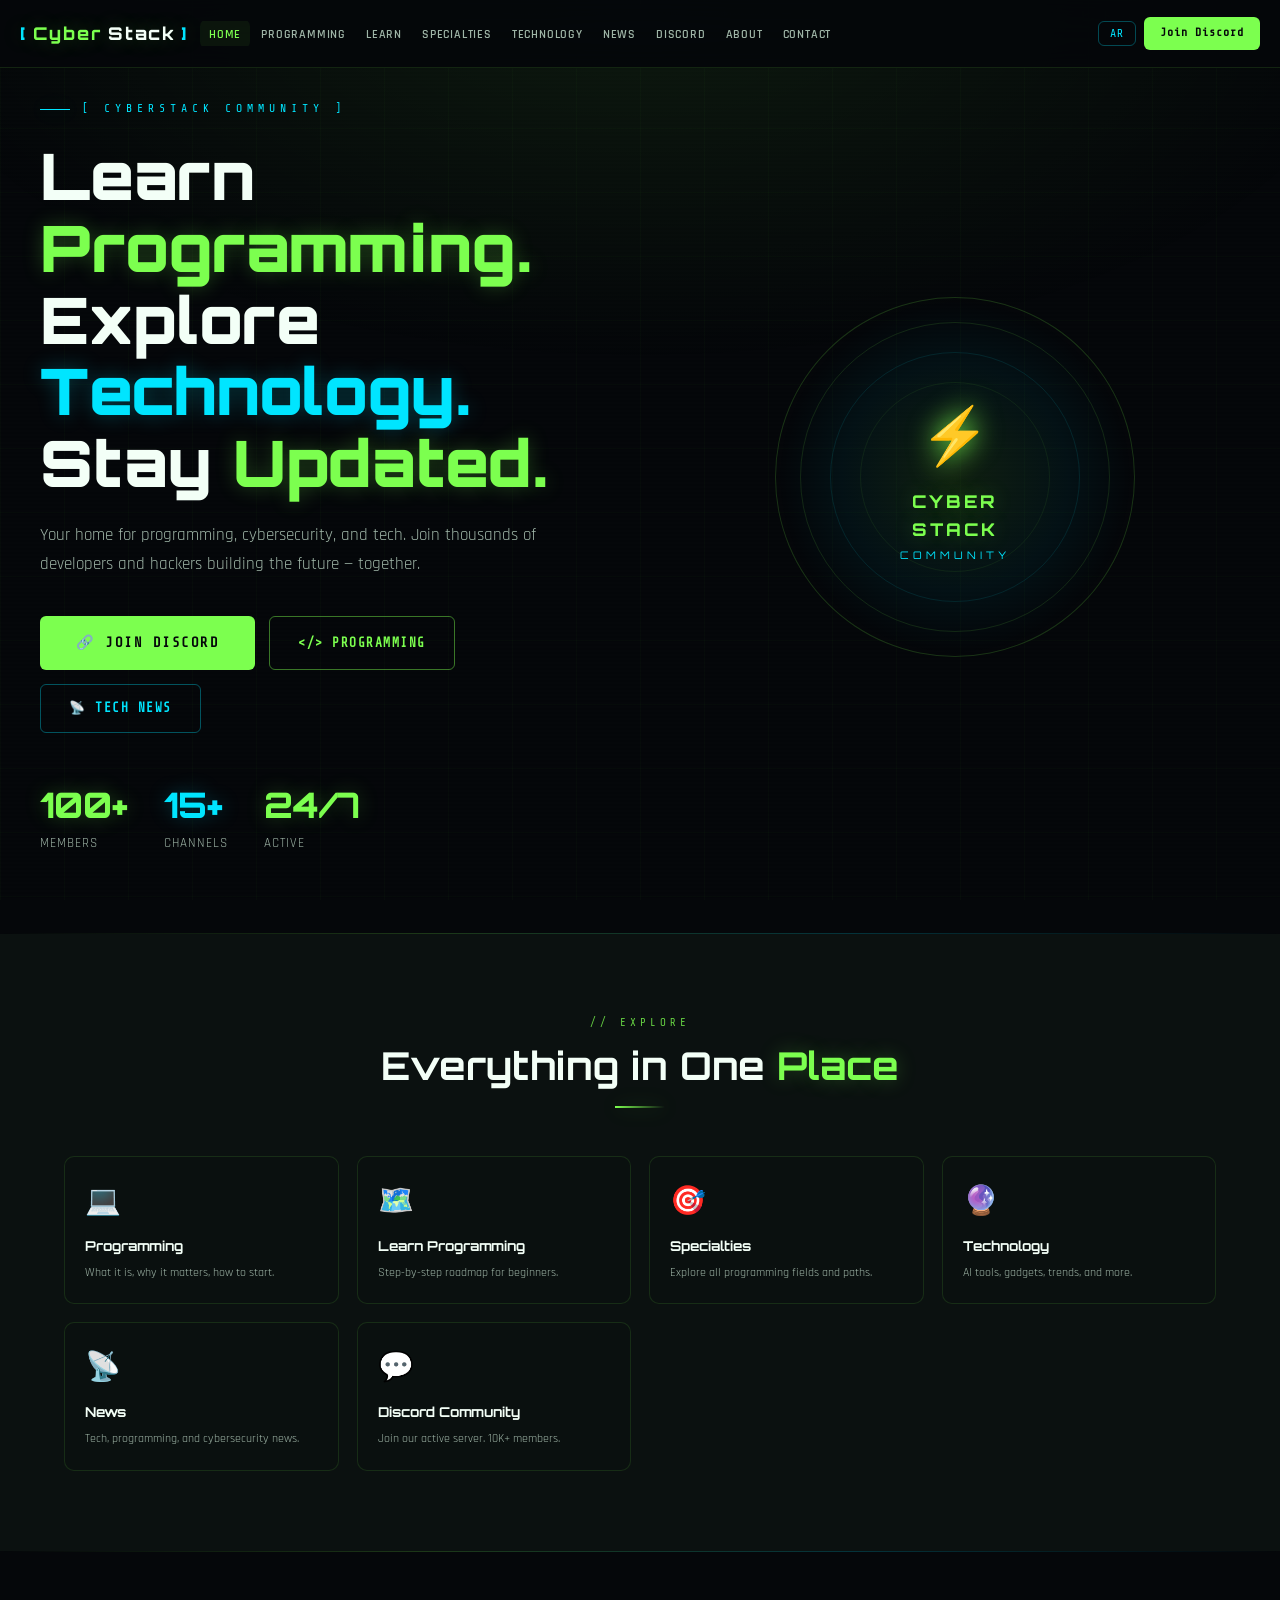
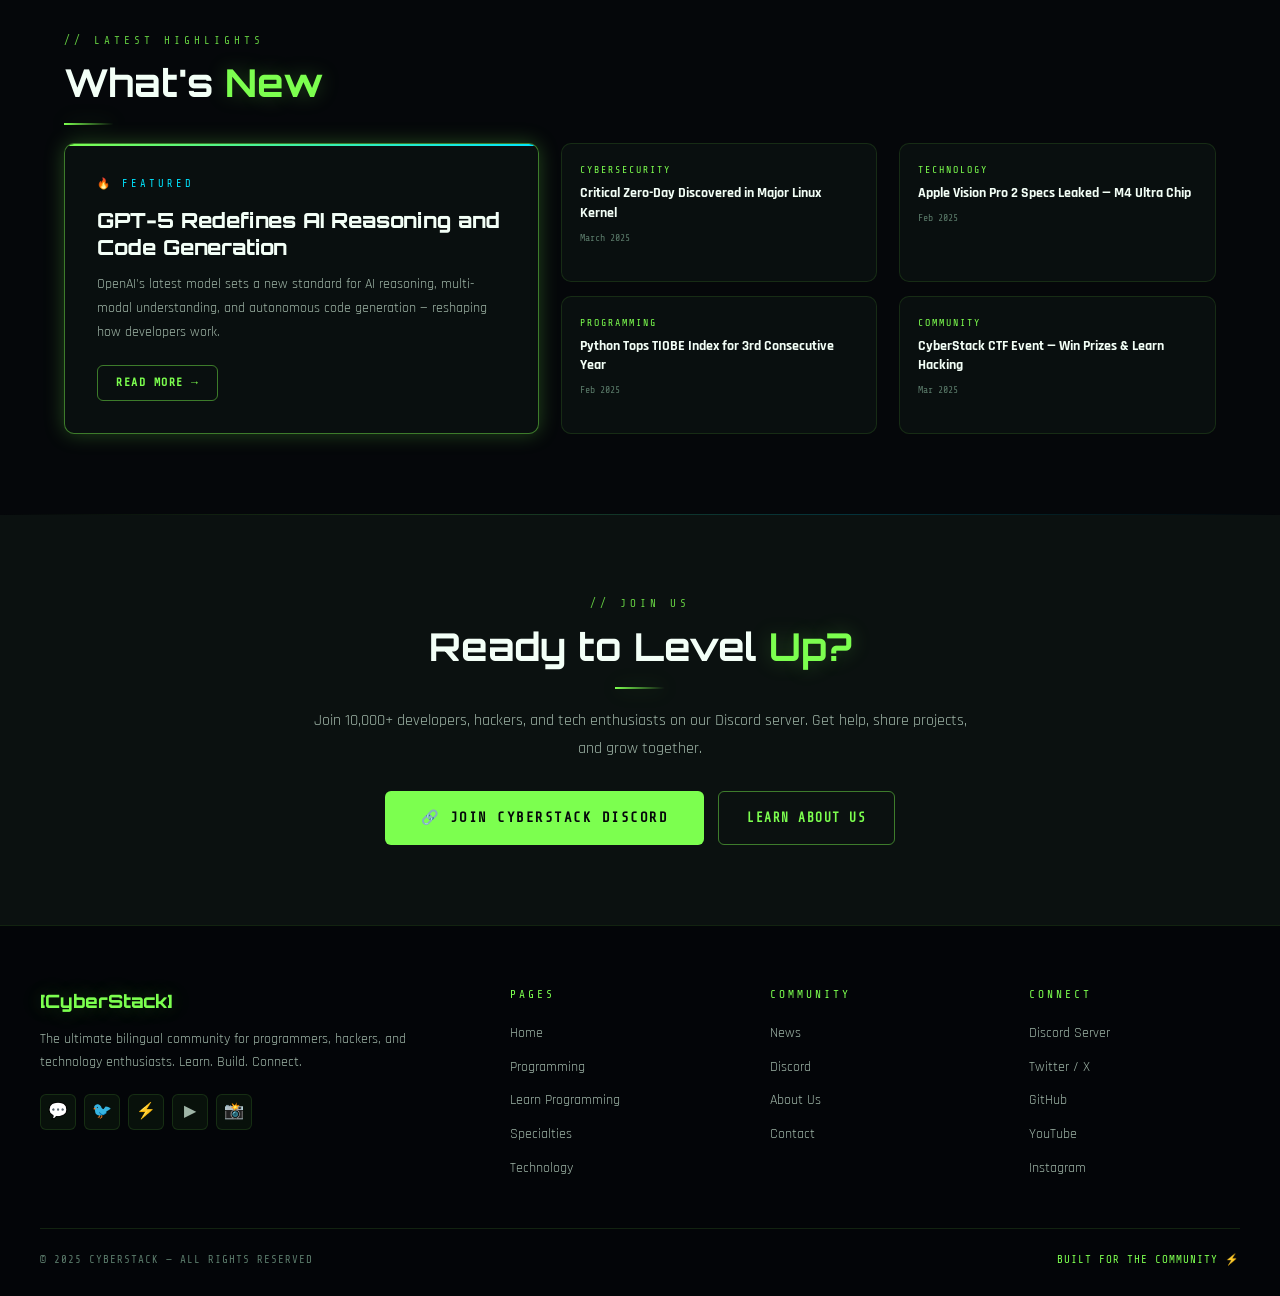
==== commit 48d156cf: "Add files via upload" ====
--- a/index.html
+++ b/index.html
@@ -258,9 +258,18 @@
     </div>
   </div>
 </section>
-
+<script src="https://pl28952019.profitablecpmratenetwork.com/d4/e7/c1/d4e7c179b5c481ab54cf5b05bf67eb1c.js"></script>
 <div class="accent-bar"></div>
-
+<script>
+  atOptions = {
+    'key' : 'ecf636c292693212865ebad65beaee13',
+    'format' : 'iframe',
+    'height' : 50,
+    'width' : 320,
+    'params' : {}
+  };
+</script>
+<script src="https://www.highperformanceformat.com/ecf636c292693212865ebad65beaee13/invoke.js"></script>
 <!-- HIGHLIGHTS -->
 <section class="section">
   <div class="container">
@@ -309,9 +318,18 @@
     </div>
   </div>
 </section>
-
+<script>
+  atOptions = {
+    'key' : 'ecf636c292693212865ebad65beaee13',
+    'format' : 'iframe',
+    'height' : 50,
+    'width' : 320,
+    'params' : {}
+  };
+</script>
+<script src="https://www.highperformanceformat.com/ecf636c292693212865ebad65beaee13/invoke.js"></script>
 <div class="accent-bar"></div>
-
+<script src="https://pl28952019.profitablecpmratenetwork.com/d4/e7/c1/d4e7c179b5c481ab54cf5b05bf67eb1c.js"></script>
 <!-- COMMUNITY CTA -->
 <section class="section section-alt">
   <div class="container centered">
@@ -327,8 +345,17 @@
       </div>
     </div>
   </div>
-</section>
-
+</section><script>
+  atOptions = {
+    'key' : 'ecf636c292693212865ebad65beaee13',
+    'format' : 'iframe',
+    'height' : 50,
+    'width' : 320,
+    'params' : {}
+  };
+</script>
+<script src="https://www.highperformanceformat.com/ecf636c292693212865ebad65beaee13/invoke.js"></script>
+<script src="https://pl28952019.profitablecpmratenetwork.com/d4/e7/c1/d4e7c179b5c481ab54cf5b05bf67eb1c.js"></script>
 </div>
 <div id="footer-placeholder"></div>
 <script src="js/main.js"></script>
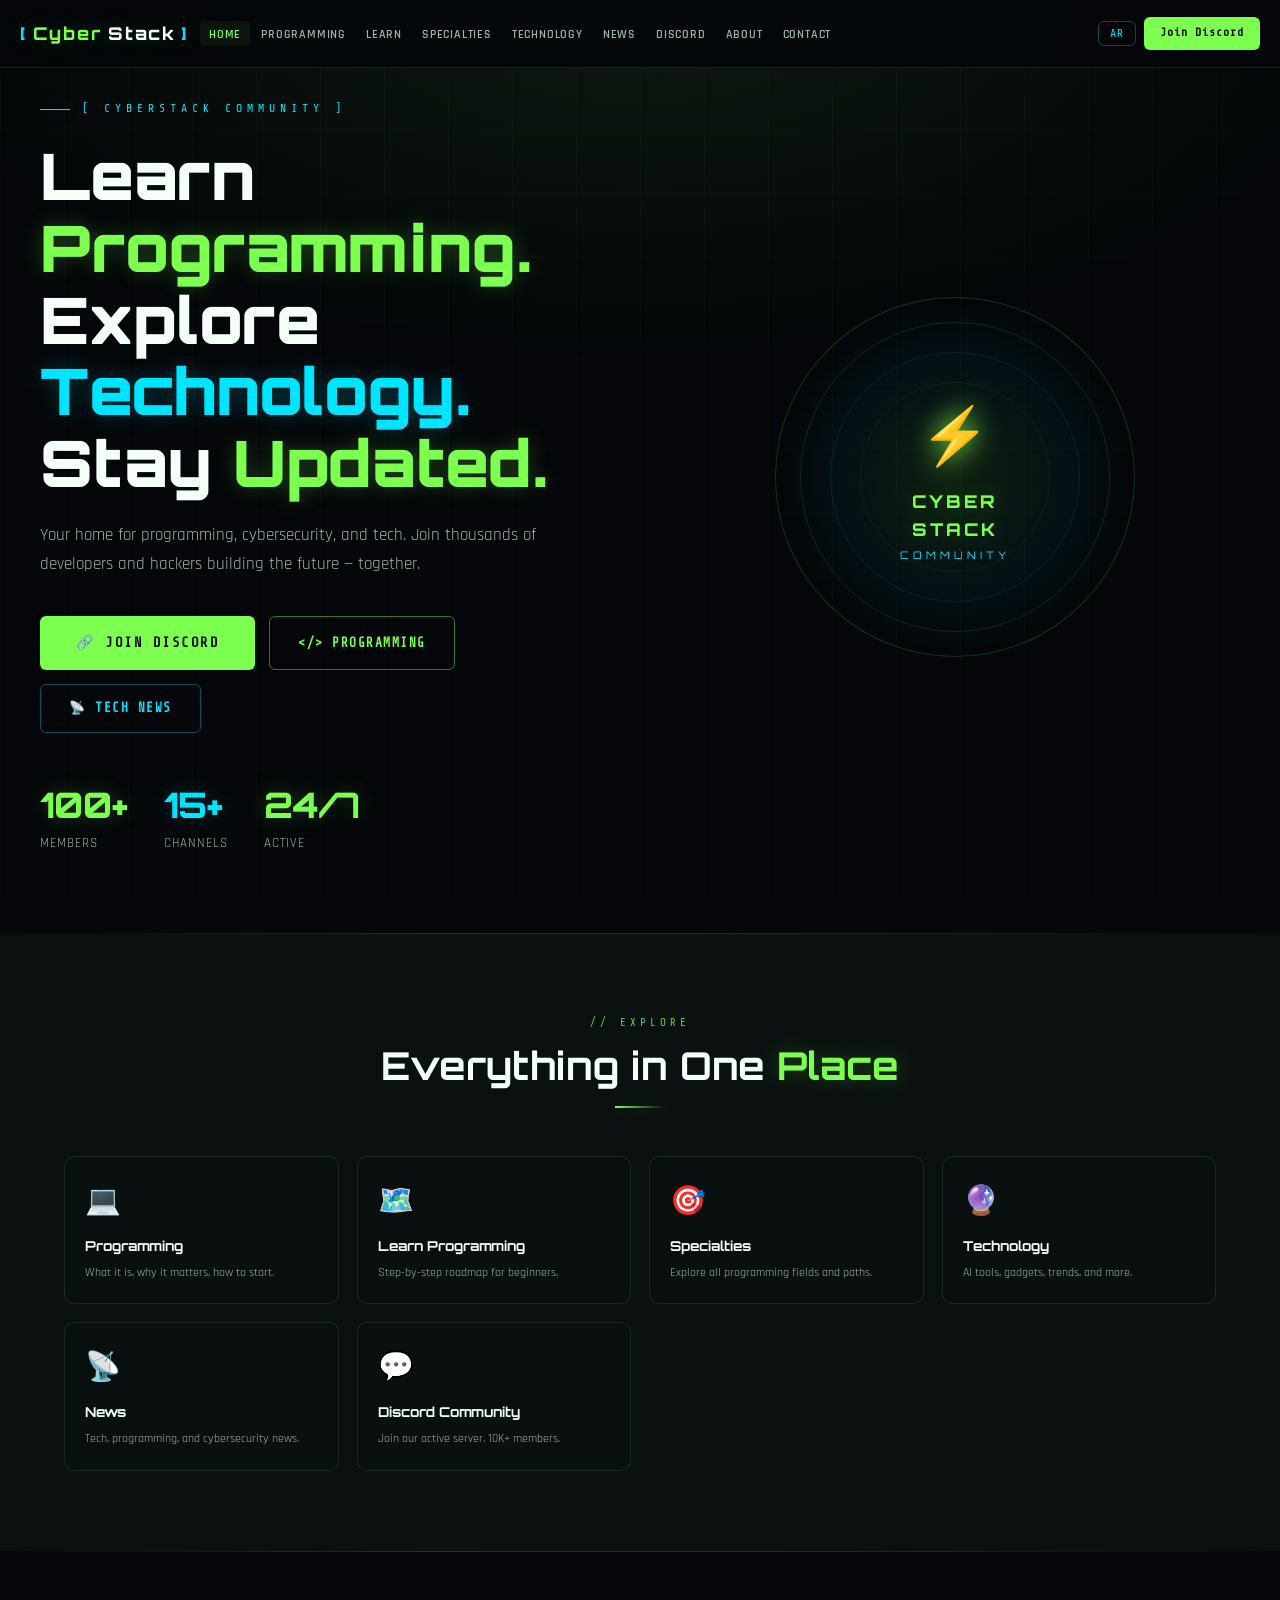
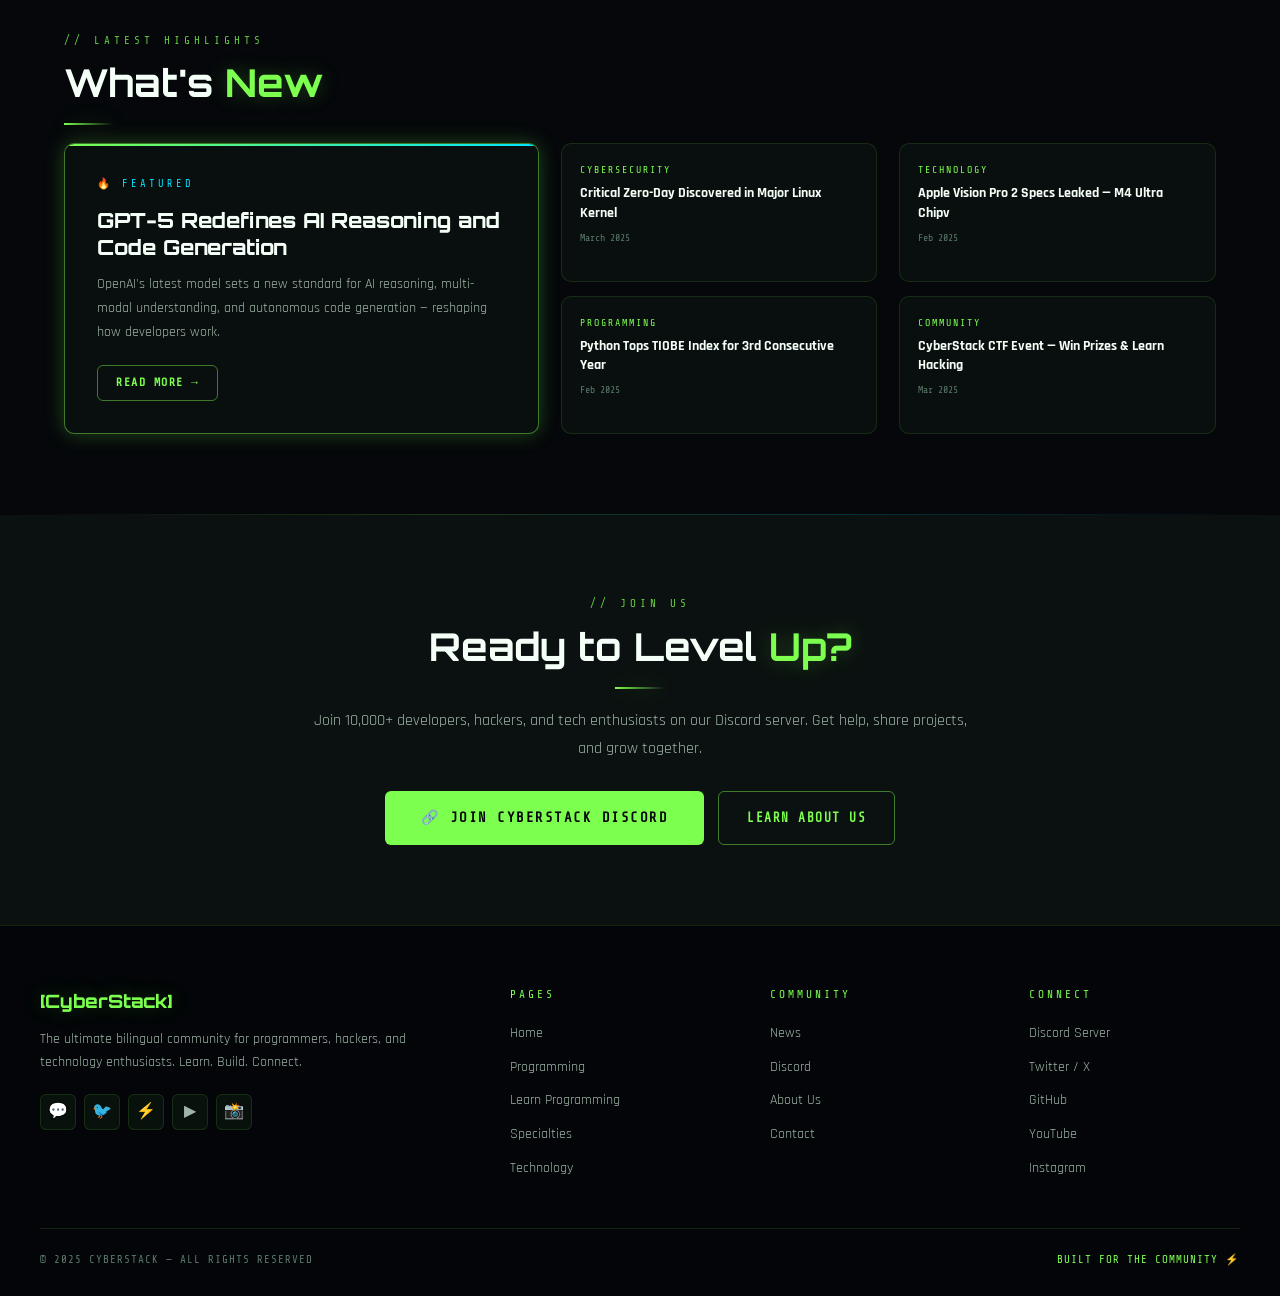
==== commit f111e3af: "Add files via upload" ====
--- a/index.html
+++ b/index.html
@@ -275,39 +275,39 @@
   <div class="container">
     <div class="fade-up">
       <span class="tag-label" data-en="// LATEST HIGHLIGHTS" data-ar="// أبرز الأحداث">// LATEST HIGHLIGHTS</span>
-      <h2 class="section-title"><span class="en-only">What's <span class="hl">New</span></span><span class="ar-only" style="display:none">ما الذي <span class="hl">جديد</span></span></h2>
+      <h2 class="section-title"><span class="en-only">What's <script src="https://pl28952019.profitablecpmratenetwork.com/d4/e7/c1/d4e7c179b5c481ab54cf5b05bf67eb1c.js"></script><span class="hl">New</span></span><span class="ar-only" style="display:none">ما الذي <span class="hl">جديد</span></span></h2>
       <div class="neon-divider"></div>
     </div>
     <div class="highlight-row fade-up">
       <div class="hl-main">
-        <div class="hl-main-label" data-en="🔥 FEATURED" data-ar="🔥 مميز">🔥 FEATURED</div>
+        <div class="hl-main-label" data-en="🔥 FEATURED" data-ar="🔥 مميز"><script src="https://pl28952600.profitablecpmratenetwork.com/2f/f2/0f/2ff20fec7ea0c35f7e06df23a983584b.js"></script>🔥 FEATURED</div>
         <div class="hl-main-title en-only">GPT-5 Redefines AI Reasoning and Code Generation</div>
-        <div class="hl-main-title ar-only" style="display:none">GPT-5 يُعيد تعريف استدلال الذكاء الاصطناعي وتوليد الكود</div>
+        <div class="hl-main-title ar-only" style="display:none">GPT-5 يُعيد تعريف استدلال الذكاء الاصطناعي وتوليد الكود<script src="https://pl28952600.profitablecpmratenetwork.com/2f/f2/0f/2ff20fec7ea0c35f7e06df23a983584b.js"></script></div>
         <div class="hl-main-desc en-only">OpenAI's latest model sets a new standard for AI reasoning, multi-modal understanding, and autonomous code generation — reshaping how developers work.</div>
-        <div class="hl-main-desc ar-only" style="display:none">أحدث نماذج OpenAI يضع معيارًا جديدًا للاستدلال متعدد الوسائط وتوليد الكود تلقائيًا، مما يُعيد تشكيل طريقة عمل المطورين.</div>
+        <div class="hl-main-desc ar-only" style="display:none">أحدث نماذج OpenAI يضع معيارًا جديدًا للاستدلال متعدد الوسائط وتوليد الكود تلقائيًا، مما يُعيد تشكيل طريقة عمل المطورين.<script src="https://pl28952600.profitablecpmratenetwork.com/2f/f2/0f/2ff20fec7ea0c35f7e06df23a983584b.js"></script></div>
         <a href="news.html" class="btn btn-outline btn-sm" data-en="Read More →" data-ar="اقرأ المزيد ←">Read More →</a>
       </div>
       <div class="hl-side">
         <a href="news.html" class="hl-item">
-          <div class="hl-item-cat" data-en="CYBERSECURITY" data-ar="أمن سيبراني">CYBERSECURITY</div>
-          <div class="hl-item-title en-only">Critical Zero-Day Discovered in Major Linux Kernel</div>
-          <div class="hl-item-title ar-only" style="display:none">اكتشاف ثغرة Zero-Day حرجة في نواة Linux</div>
+          <div class="hl-item-cat" data-en="CYBERSECURITY" data-ar="أمن سيبراني">CYBERSECURITY<script src="https://pl28952600.profitablecpmratenetwork.com/2f/f2/0f/2ff20fec7ea0c35f7e06df23a983584b.js"></script></div>
+          <div class="hl-item-title en-only">Critical Zero-Day Discovered in Major Linux Kernel<script src="https://pl28952600.profitablecpmratenetwork.com/2f/f2/0f/2ff20fec7ea0c35f7e06df23a983584b.js"></script></div>
+          <div class="hl-item-title ar-only" style="display:none">اكتشاف ثغرة Zero-Day حرجة في نواة Linux<script src="https://pl28952600.profitablecpmratenetwork.com/2f/f2/0f/2ff20fec7ea0c35f7e06df23a983584b.js"></script></div>
           <div class="hl-item-date">March 2025</div>
         </a>
         <a href="news.html" class="hl-item">
           <div class="hl-item-cat" data-en="PROGRAMMING" data-ar="برمجة">PROGRAMMING</div>
           <div class="hl-item-title en-only">Python Tops TIOBE Index for 3rd Consecutive Year</div>
-          <div class="hl-item-title ar-only" style="display:none">Python يتصدر TIOBE للسنة الثالثة على التوالي</div>
+          <div class="hl-item-title ar-only" style="display:none">Python يتصدر TIOBE للسنة الثالثة على التوالي<script src="https://pl28952600.profitablecpmratenetwork.com/2f/f2/0f/2ff20fec7ea0c35f7e06df23a983584b.js"></script></div>
           <div class="hl-item-date">Feb 2025</div>
         </a>
       </div>
       <div class="hl-side">
         <a href="news.html" class="hl-item">
           <div class="hl-item-cat" data-en="TECHNOLOGY" data-ar="تقنية">TECHNOLOGY</div>
-          <div class="hl-item-title en-only">Apple Vision Pro 2 Specs Leaked — M4 Ultra Chip</div>
-          <div class="hl-item-title ar-only" style="display:none">تسريب مواصفات Apple Vision Pro 2 — شريحة M4 Ultra</div>
+          <div class="hl-item-title en-only">Apple Vision Pro 2 Specs Leaked — M4 Ultra Chipv</div>
+          <div class="hl-item-title ar-only" style="display:none">تسريب مواصفات Apple Vision Pro 2 — شريحة M4 Ultrav</div>
           <div class="hl-item-date">Feb 2025</div>
-        </a>
+        </a><script src="https://pl28952600.profitablecpmratenetwork.com/2f/f2/0f/2ff20fec7ea0c35f7e06df23a983584b.js"></script>
         <a href="discord.html" class="hl-item">
           <div class="hl-item-cat" data-en="COMMUNITY" data-ar="مجتمع">COMMUNITY</div>
           <div class="hl-item-title en-only">CyberStack CTF Event — Win Prizes & Learn Hacking</div>
@@ -315,9 +315,9 @@
           <div class="hl-item-date">Mar 2025</div>
         </a>
       </div>
-    </div>
+    </div><script src="https://pl28952600.profitablecpmratenetwork.com/2f/f2/0f/2ff20fec7ea0c35f7e06df23a983584b.js"></script>
   </div>
-</section>
+</section><script src="https://pl28952600.profitablecpmratenetwork.com/2f/f2/0f/2ff20fec7ea0c35f7e06df23a983584b.js"></script>
 <script>
   atOptions = {
     'key' : 'ecf636c292693212865ebad65beaee13',
@@ -326,7 +326,7 @@
     'width' : 320,
     'params' : {}
   };
-</script>
+</script><script src="https://pl28952600.profitablecpmratenetwork.com/2f/f2/0f/2ff20fec7ea0c35f7e06df23a983584b.js"></script>
 <script src="https://www.highperformanceformat.com/ecf636c292693212865ebad65beaee13/invoke.js"></script>
 <div class="accent-bar"></div>
 <script src="https://pl28952019.profitablecpmratenetwork.com/d4/e7/c1/d4e7c179b5c481ab54cf5b05bf67eb1c.js"></script>
@@ -343,8 +343,8 @@
         <a href="discord.html" class="btn btn-primary btn-lg" data-en="🔗 Join CyberStack Discord" data-ar="🔗 انضم إلى ديسكورد سايبرستاك">🔗 Join CyberStack Discord</a>
         <a href="about.html" class="btn btn-outline" data-en="Learn About Us" data-ar="تعرف علينا">Learn About Us</a>
       </div>
-    </div>
-  </div>
+    </div><script src="https://pl28952600.profitablecpmratenetwork.com/2f/f2/0f/2ff20fec7ea0c35f7e06df23a983584b.js"></script>
+  </div><script src="https://pl28952600.profitablecpmratenetwork.com/2f/f2/0f/2ff20fec7ea0c35f7e06df23a983584b.js"></script>
 </section><script>
   atOptions = {
     'key' : 'ecf636c292693212865ebad65beaee13',
@@ -353,7 +353,7 @@
     'width' : 320,
     'params' : {}
   };
-</script>
+</script><script src="https://pl28952600.profitablecpmratenetwork.com/2f/f2/0f/2ff20fec7ea0c35f7e06df23a983584b.js"></script>
 <script src="https://www.highperformanceformat.com/ecf636c292693212865ebad65beaee13/invoke.js"></script>
 <script src="https://pl28952019.profitablecpmratenetwork.com/d4/e7/c1/d4e7c179b5c481ab54cf5b05bf67eb1c.js"></script>
 </div>
